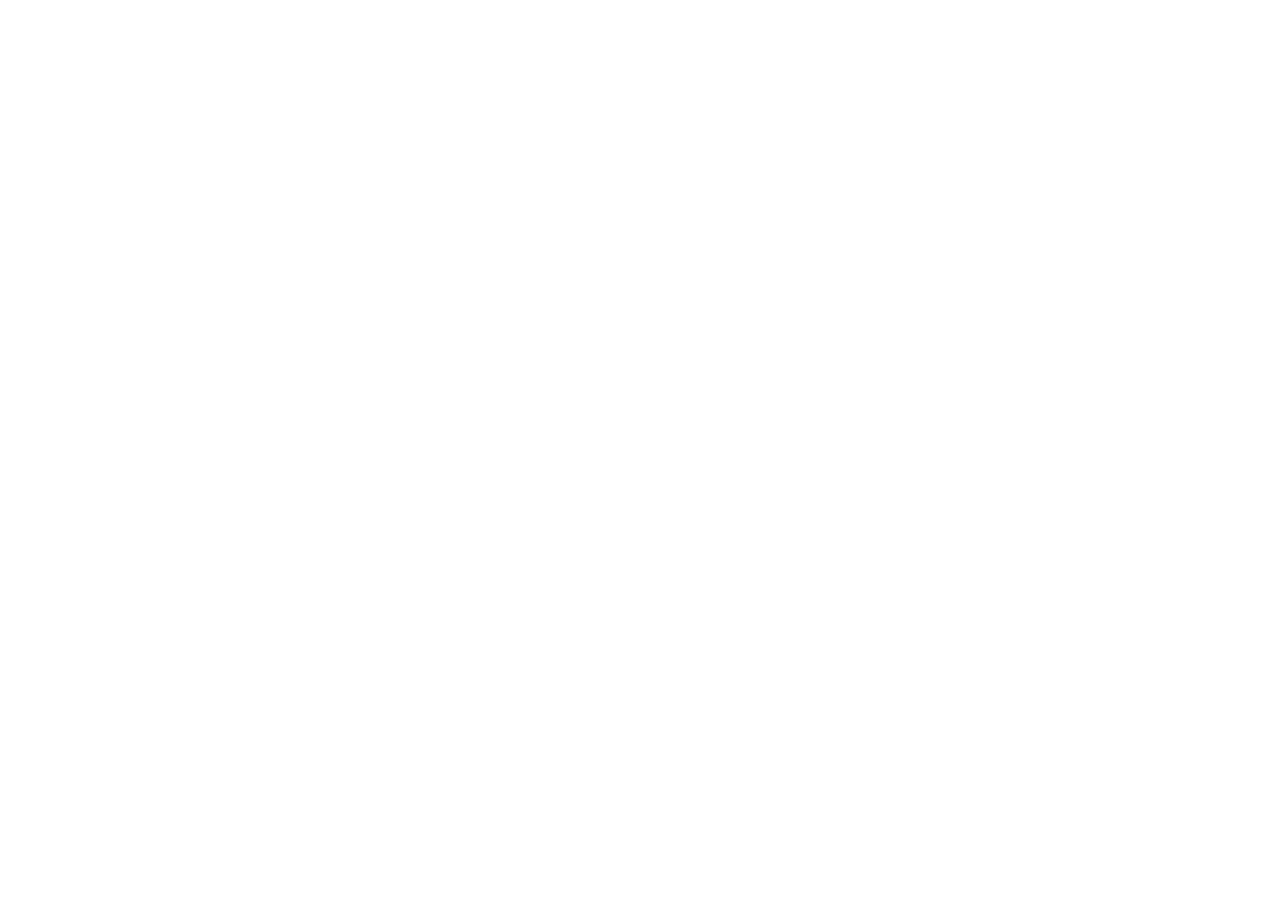
==== pr_4/index.html @ 6b434600 "lesson_4" ====
<!DOCTYPE html>
<html lang="en">

<head>
    <meta charset="UTF-8">
    <meta name="viewport" content="width=device-width, initial-scale=1.0">
    <title>Form</title>
    <link rel="stylesheet" href="./css/style.css">
</head>

<body>

</body>

</html>
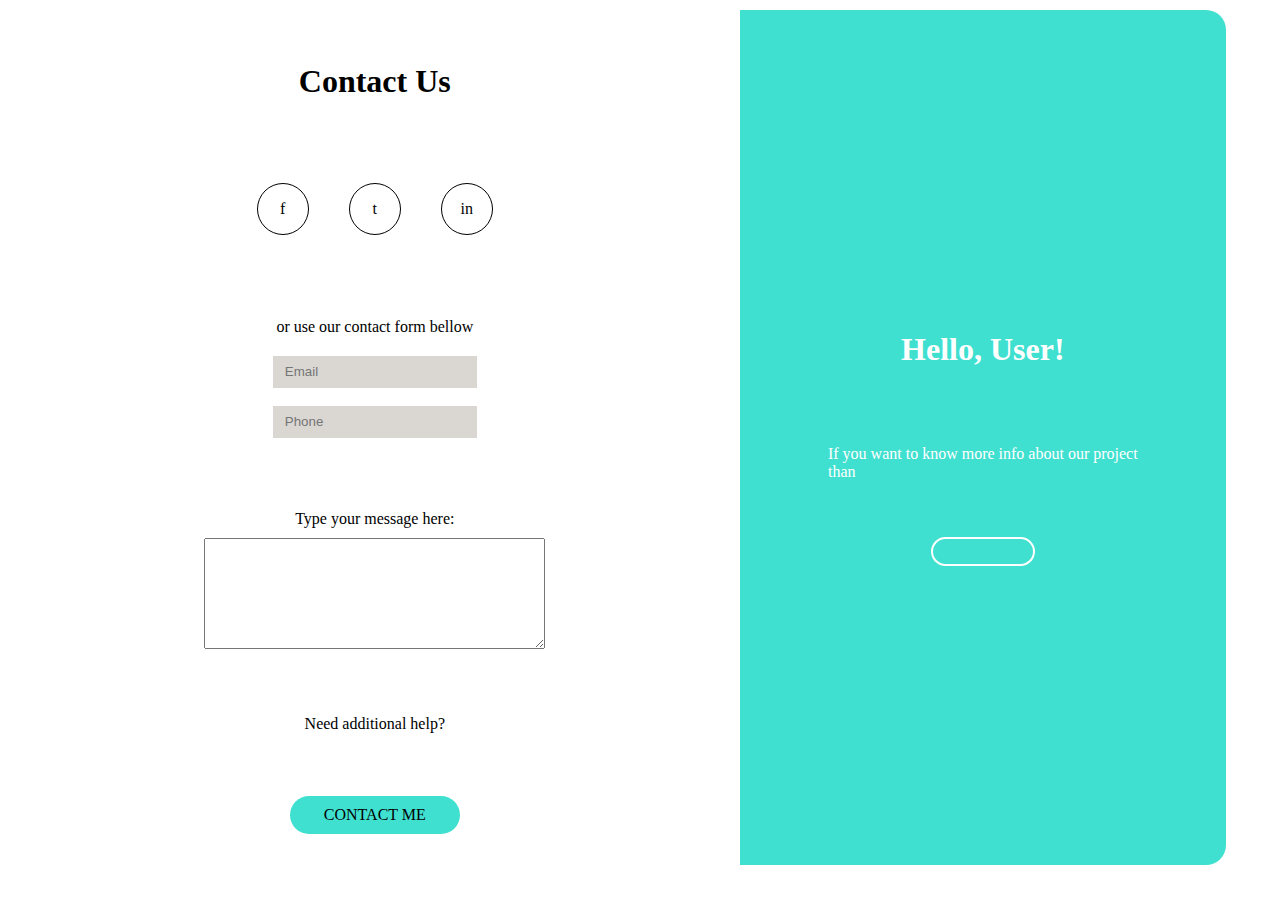
==== commit 486de572: "pr_4" ====
--- a/pr_4/index.html
+++ b/pr_4/index.html
@@ -9,7 +9,55 @@
 </head>
 
 <body>
-
+    <div class="container">
+        <div class="left">
+            <div class="left-item title">
+                <h1>Contact Us</h1>
+            </div>
+            <div class="left-item icons">
+                <div class="icon">f</div>
+                <div class="icon">t</div>
+                <div class="icon">in</div>
+            </div>
+            <div class="left-item forms">
+                <div class="forms--title">
+                    or use our contact form bellow
+                </div>
+                <form action="">
+                    <input type="email" id="email" placeholder="Email" name="email">
+                    <br><br>
+                    <input type="tel" id="phone" name="phone" placeholder="Phone">
+                </form>
+            </div>
+            <div class="left-item message">
+                <div class="message--title">
+                    Type your message here:
+                </div>
+                <div class="message--text">
+                    <textarea name="text" id="" cols="40" rows="7"></textarea>
+                </div>
+            </div>
+            <div class="left-item help">
+                Need additional help?
+            </div>
+            <div class="left-item left-button">
+                CONTACT ME
+            </div>
+        </div>
+        <div class="right">
+            <div class="right-item tittle">
+                <h1>
+                    Hello, User!
+                </h1>
+            </div>
+            <div class="right-item content">
+                <p>
+                    If you want to know more info about our project <br><span>than</span>
+                </p>
+            </div>
+            <div class="right-item button"></div>
+        </div>
+    </div>
 </body>
 
 </html>--- a/pr_4/css/style.css
+++ b/pr_4/css/style.css
@@ -0,0 +1,140 @@
+html,
+body {
+    height: 100%;
+    width: 100%;
+    margin: 0;
+    padding: 0;
+    box-sizing: border-box;
+}
+
+.container {
+    display: flex;
+    margin: 10px;
+    width: 95%;
+    height: 95%;
+    /* background: rgb(211, 208, 208); */
+}
+
+.left {
+    display: flex;
+    flex-direction: column;
+    justify-content: space-around;
+    align-items: center;
+    width: 60%;
+}
+
+.left-item {
+    display: flex;
+    justify-content: center;
+    align-items: center;
+    width: 80%;
+    margin: 10px;
+}
+
+.icons {
+    display: flex;
+    justify-content: center;
+}
+
+.icon {
+    display: flex;
+    justify-content: center;
+    align-items: center;
+    /* background: red; */
+    width: 50px;
+    height: 50px;
+    border: 1px solid black;
+    border-radius: 50%;
+    margin: 0 20px;
+}
+
+
+.forms {
+    display: flex;
+    flex-direction: column;
+}
+
+.forms--title {
+    margin: 20px;
+}
+
+#email::placeholder,
+#email::-webkit-input-placeholder,
+#email::-moz-placeholder {
+    color: rgb(2, 2, 2);
+}
+
+#phone::placeholder,
+#phone::-webkit-input-placeholder,
+#phone::-moz-placeholder {
+    text-indent: 10px;
+    color: rgb(11, 4, 4);
+}
+
+input {
+    width: 200px;
+    height: 30px;
+    background-color: rgb(218, 215, 211);
+    border: 0;
+    text-indent: 10px;
+}
+
+
+.message {
+    display: flex;
+    flex-direction: column;
+}
+
+.message--title {
+    margin: 10px;
+}
+
+.help {
+    display: flex;
+    flex-basis: content;
+    text-decoration: 1px dashed solid black;
+}
+
+.left-button {
+    width: 150px;
+    padding: 10px;
+    /* border: 2px solid white; */
+    border-radius: 50px;
+    background-color: turquoise;
+}
+
+
+.right {
+    display: flex;
+    flex-direction: column;
+    justify-content: center;
+    align-items: center;
+    width: 40%;
+    background: turquoise;
+    border-radius: 0 20px 20px 0;
+}
+
+.right-item {
+    display: flex;
+    justify-content: center;
+    align-items: center;
+    margin: 20px;
+    color: white;
+}
+
+span {
+    text-align: center;
+}
+
+.button {
+    width: 100px;
+    height: 25px;
+    border: 2px solid white;
+    border-radius: 50px;
+}
+
+
+.right>h1,
+p {
+    color: white;
+}